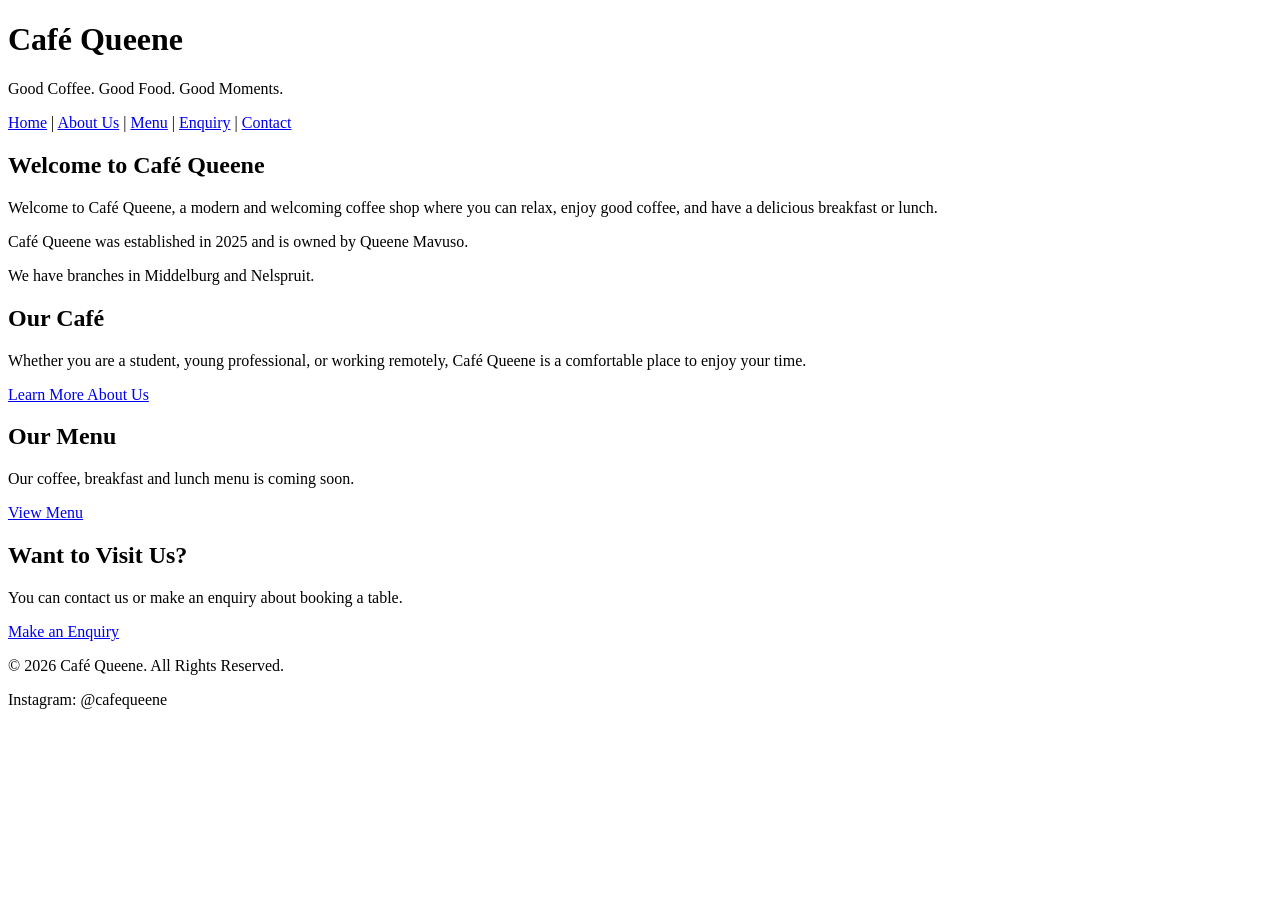
==== index.html @ e32bca4b "Add files via upload" ====
<!DOCTYPE html>
<html lang="en">
<head>
    <meta charset="UTF-8">
    <meta name="viewport" content="width=device-width, initial-scale=1.0">
    <title>Café Queene | Home</title>
</head>

<body>

    <header>
        <h1>Café Queene</h1>
        <p>Good Coffee. Good Food. Good Moments.</p>

        <nav>
            <a href="index.html">Home</a> |
            <a href="about.html">About Us</a> |
            <a href="menu.html">Menu</a> |
            <a href="enquiry.html">Enquiry</a> |
            <a href="contact.html">Contact</a>
        </nav>
    </header>

    <main>

        <section>
            <h2>Welcome to Café Queene</h2>

            <p>
                Welcome to Café Queene, a modern and welcoming coffee shop
                where you can relax, enjoy good coffee, and have a delicious
                breakfast or lunch.
            </p>

            <p>
                Café Queene was established in 2025 and is owned by
                Queene Mavuso.
            </p>

            <p>
                We have branches in Middelburg and Nelspruit.
            </p>
        </section>

        <section>
            <h2>Our Café</h2>

            <p>
                Whether you are a student, young professional, or working
                remotely, Café Queene is a comfortable place to enjoy your
                time.
            </p>

            <a href="about.html">Learn More About Us</a>
        </section>

        <section>
            <h2>Our Menu</h2>

            <p>
                Our coffee, breakfast and lunch menu is coming soon.
            </p>

            <a href="menu.html">View Menu</a>
        </section>

        <section>
            <h2>Want to Visit Us?</h2>

            <p>
                You can contact us or make an enquiry about booking a table.
            </p>

            <a href="enquiry.html">Make an Enquiry</a>
        </section>

    </main>

    <footer>
        <p>&copy; 2026 Café Queene. All Rights Reserved.</p>
        <p>Instagram: @cafequeene</p>
    </footer>

</body>
</html>
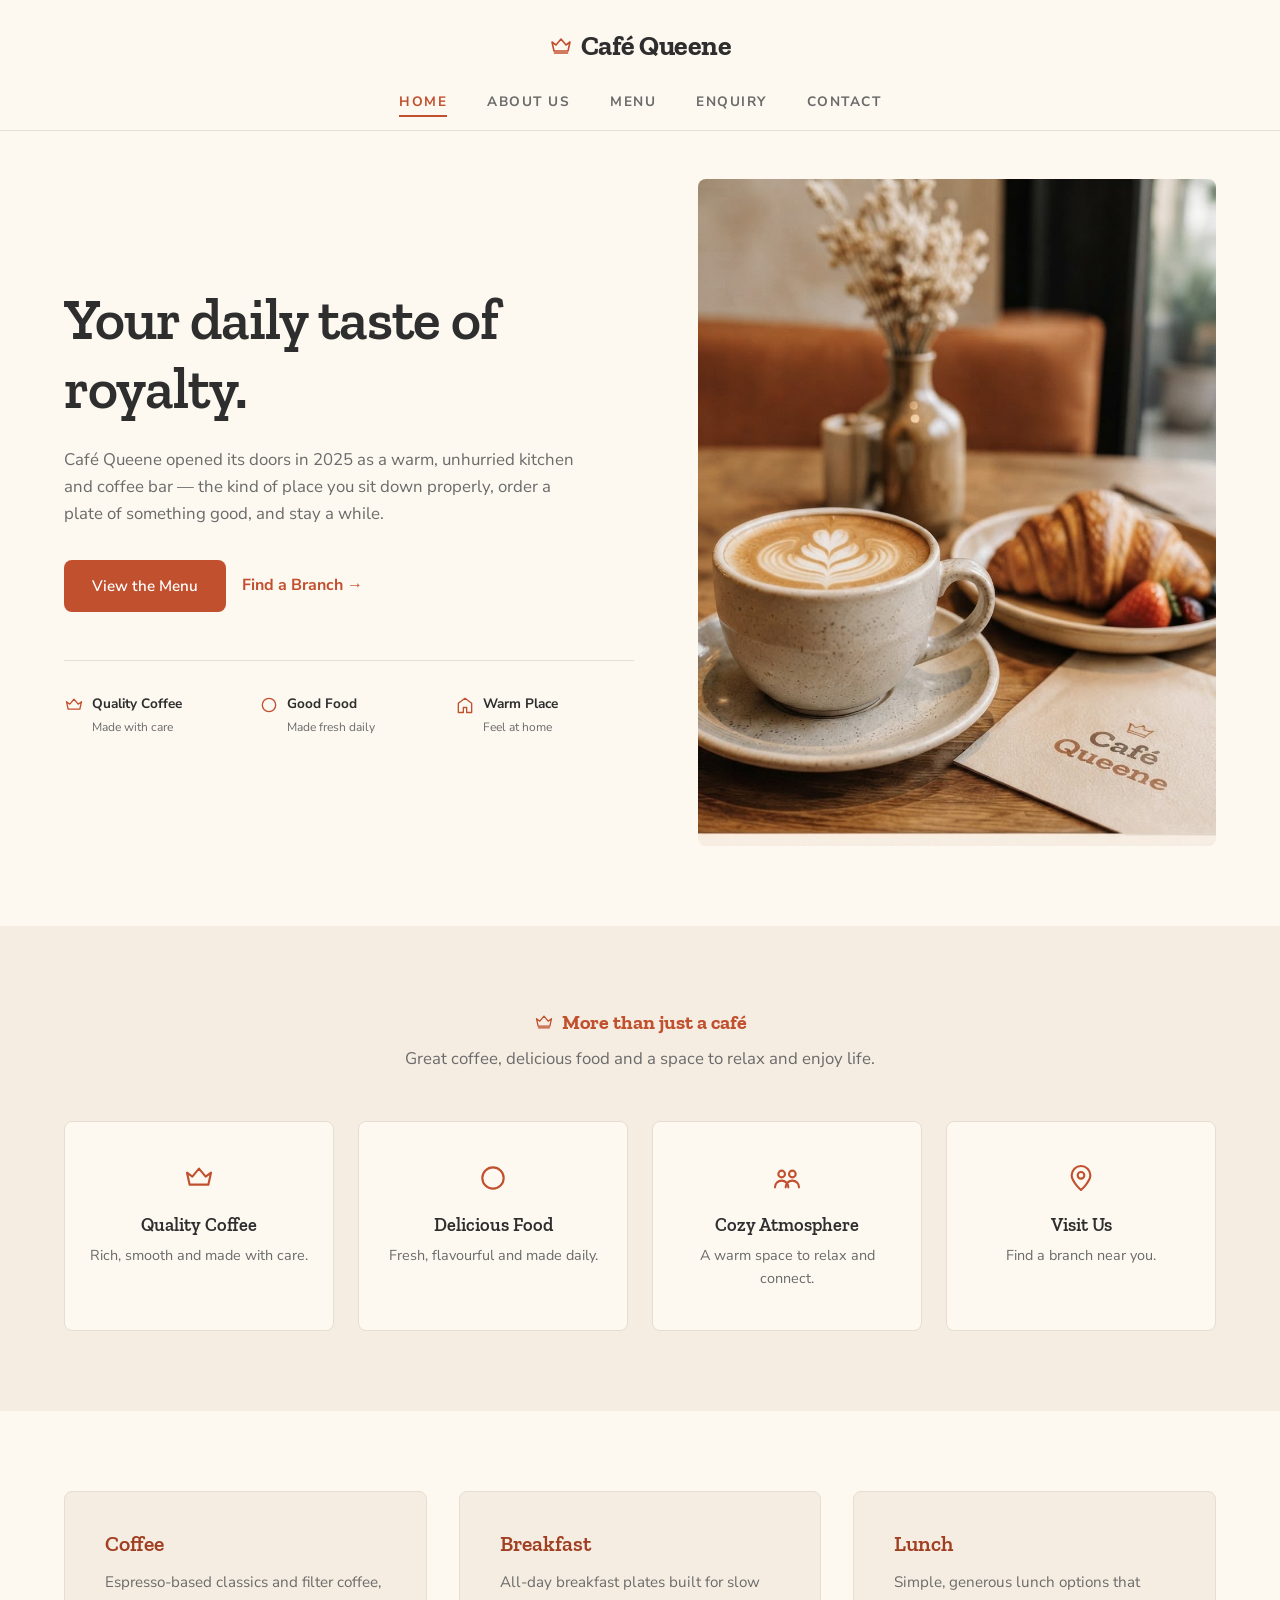
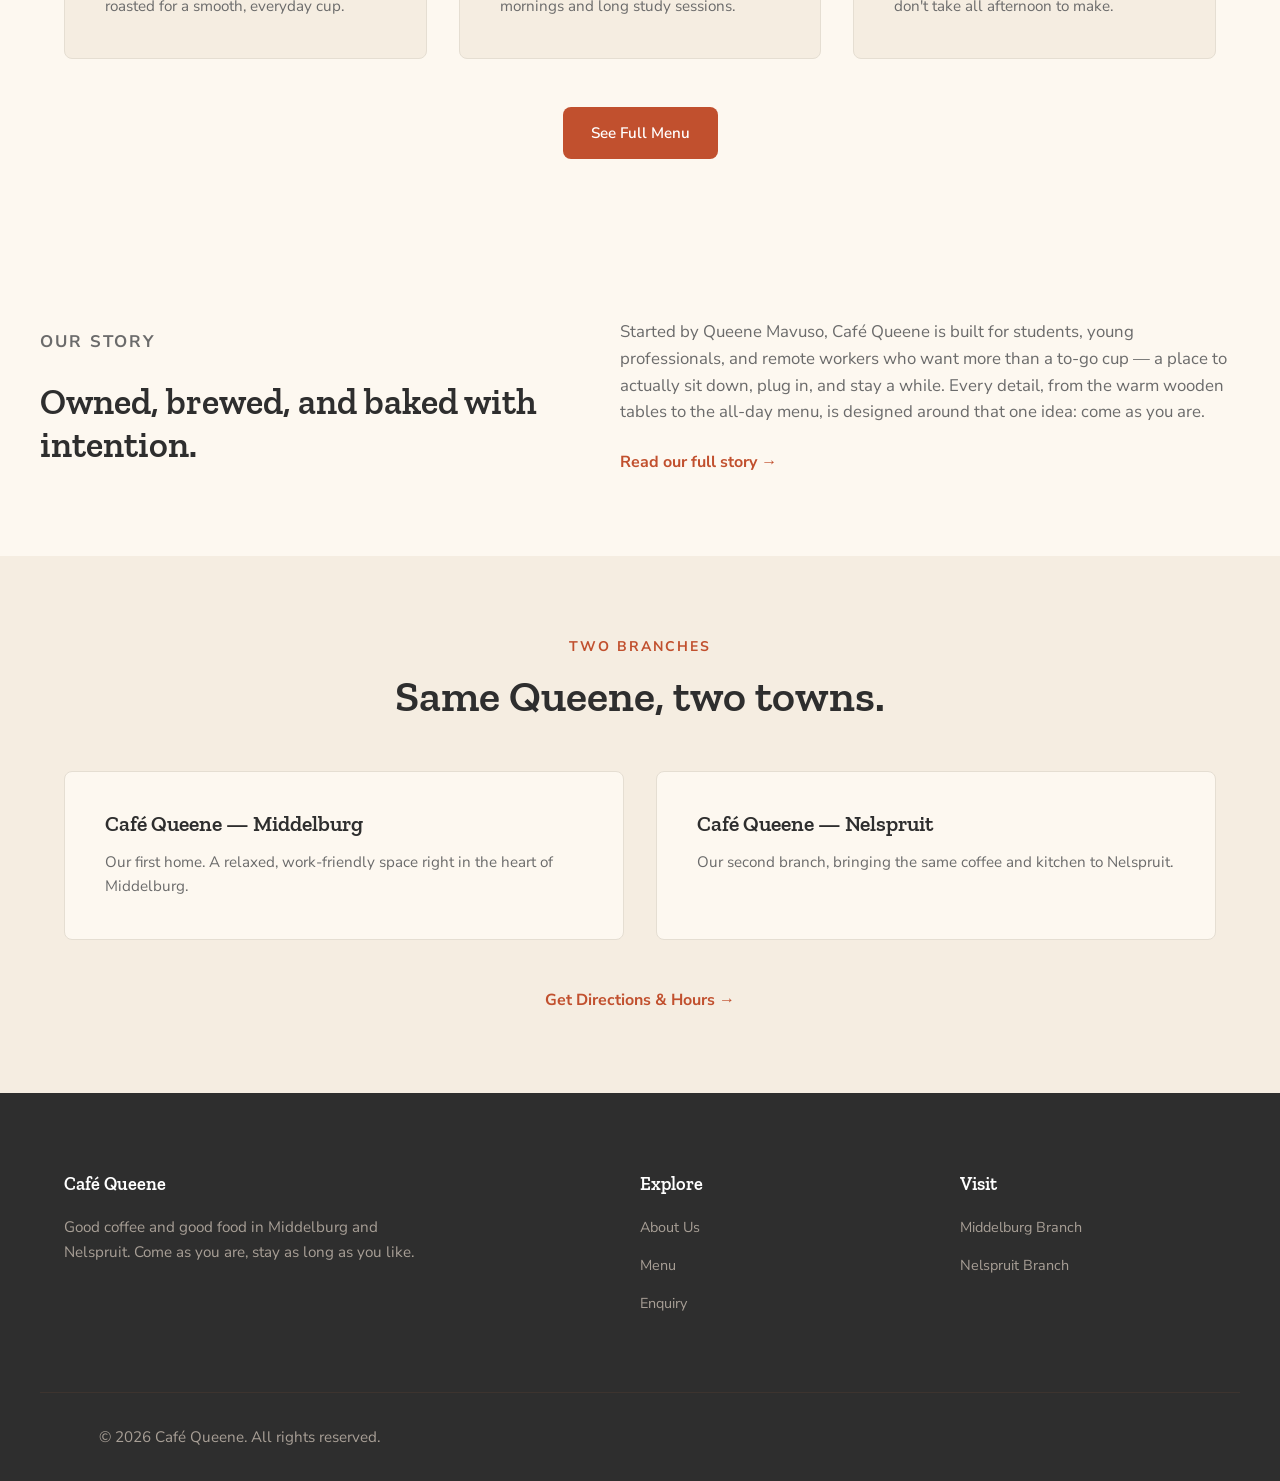
==== commit a4365a93: "Initial CafeQueene website" ====
--- a/index.html
+++ b/index.html
@@ -1,85 +1,234 @@
-<!DOCTYPE html>
-<html lang="en">
-<head>
-    <meta charset="UTF-8">
-    <meta name="viewport" content="width=device-width, initial-scale=1.0">
-    <title>Café Queene | Home</title>
-</head>
-
-<body>
-
-    <header>
-        <h1>Café Queene</h1>
-        <p>Good Coffee. Good Food. Good Moments.</p>
-
-        <nav>
-            <a href="index.html">Home</a> |
-            <a href="about.html">About Us</a> |
-            <a href="menu.html">Menu</a> |
-            <a href="enquiry.html">Enquiry</a> |
-            <a href="contact.html">Contact</a>
-        </nav>
-    </header>
-
-    <main>
-
-        <section>
-            <h2>Welcome to Café Queene</h2>
-
-            <p>
-                Welcome to Café Queene, a modern and welcoming coffee shop
-                where you can relax, enjoy good coffee, and have a delicious
-                breakfast or lunch.
-            </p>
-
-            <p>
-                Café Queene was established in 2025 and is owned by
-                Queene Mavuso.
-            </p>
-
-            <p>
-                We have branches in Middelburg and Nelspruit.
-            </p>
-        </section>
-
-        <section>
-            <h2>Our Café</h2>
-
-            <p>
-                Whether you are a student, young professional, or working
-                remotely, Café Queene is a comfortable place to enjoy your
-                time.
-            </p>
-
-            <a href="about.html">Learn More About Us</a>
-        </section>
-
-        <section>
-            <h2>Our Menu</h2>
-
-            <p>
-                Our coffee, breakfast and lunch menu is coming soon.
-            </p>
-
-            <a href="menu.html">View Menu</a>
-        </section>
-
-        <section>
-            <h2>Want to Visit Us?</h2>
-
-            <p>
-                You can contact us or make an enquiry about booking a table.
-            </p>
-
-            <a href="enquiry.html">Make an Enquiry</a>
-        </section>
-
-    </main>
-
-    <footer>
-        <p>&copy; 2026 Café Queene. All Rights Reserved.</p>
-        <p>Instagram: @cafequeene</p>
-    </footer>
-
-</body>
+<!DOCTYPE html>
+<html lang="en">
+<head>
+  <meta charset="UTF-8" />
+  <meta name="viewport" content="width=device-width, initial-scale=1.0" />
+  <title>Café Queene | Coffee &amp; Kitchen — Middelburg &amp; Nelspruit</title>
+  <meta name="description" content="Café Queene is a warm, unhurried coffee bar and kitchen in Middelburg and Nelspruit. Quality coffee, fresh food, and a place to stay a while." />
+
+  <link rel="preconnect" href="https://fonts.googleapis.com">
+  <link rel="preconnect" href="https://fonts.gstatic.com" crossorigin>
+  <link href="https://fonts.googleapis.com/css2?family=Zilla+Slab:wght@500;600;700&family=Nunito+Sans:wght@400;600;700&display=swap" rel="stylesheet">
+
+  <link rel="stylesheet" href="css/style.css">
+</head>
+<body>
+
+  <header class="site-header">
+    <nav class="nav container" aria-label="Main navigation">
+      <div class="nav__brand">
+        <svg class="nav__crown" viewBox="0 0 24 24" fill="none" xmlns="http://www.w3.org/2000/svg" aria-hidden="true">
+          <path d="M3 8L7 11L12 5L17 11L21 8L19 17H5L3 8Z" stroke="currentColor" stroke-width="1.6" stroke-linejoin="round"/>
+          <line x1="5.5" y1="19" x2="18.5" y2="19" stroke="currentColor" stroke-width="1.6" stroke-linecap="round"/>
+        </svg>
+        <a href="index.html" class="nav__logo">Café <span>Queene</span></a>
+      </div>
+
+      <ul class="nav__links" id="primary-nav">
+        <li><a href="index.html" aria-current="page">Home</a></li>
+        <li><a href="about.html">About Us</a></li>
+        <li><a href="menu.html">Menu</a></li>
+        <li><a href="enquiry.html">Enquiry</a></li>
+        <li><a href="contact.html">Contact</a></li>
+      </ul>
+    </nav>
+  </header>
+
+  <main>
+
+    <!-- HERO -->
+    <section class="hero">
+      <div class="container hero__grid">
+        <div class="hero__content">
+          <h1>Your daily taste of royalty.</h1>
+          <p class="hero__lead">
+            Café Queene opened its doors in 2025 as a warm, unhurried kitchen and coffee bar — the kind of place you sit down properly, order a plate of something good, and stay a while.
+          </p>
+
+          <div class="hero__actions">
+            <a href="menu.html" class="btn btn--primary">View the Menu</a>
+            <a href="contact.html" class="link-arrow">Find a Branch &rarr;</a>
+          </div>
+
+          <ul class="hero__quickfacts">
+            <li>
+              <svg viewBox="0 0 24 24" fill="none" xmlns="http://www.w3.org/2000/svg" aria-hidden="true">
+                <path d="M3 8L7 11L12 5L17 11L21 8L19 17H5L3 8Z" stroke="currentColor" stroke-width="1.6" stroke-linejoin="round"/>
+              </svg>
+              <div>
+                <strong>Quality Coffee</strong>
+                <span>Made with care</span>
+              </div>
+            </li>
+            <li>
+              <svg viewBox="0 0 24 24" fill="none" xmlns="http://www.w3.org/2000/svg" aria-hidden="true">
+                <circle cx="12" cy="12" r="8" stroke="currentColor" stroke-width="1.6"/>
+              </svg>
+              <div>
+                <strong>Good Food</strong>
+                <span>Made fresh daily</span>
+              </div>
+            </li>
+            <li>
+              <svg viewBox="0 0 24 24" fill="none" xmlns="http://www.w3.org/2000/svg" aria-hidden="true">
+                <path d="M4 21V10L12 4L20 10V21H14V15H10V21H4Z" stroke="currentColor" stroke-width="1.6" stroke-linejoin="round"/>
+              </svg>
+              <div>
+                <strong>Warm Place</strong>
+                <span>Feel at home</span>
+              </div>
+            </li>
+          </ul>
+        </div>
+
+        <div class="hero__photo-frame" style="height: auto; background-color: transparent; border: none;">
+          <img src="images/home-hero.jpg" alt="A latte with heart-shaped foam art, a croissant with strawberries, and a Café Queene branded napkin on a wooden table" style="width: 100%; height: auto; object-fit: contain; border-radius: var(--radius); display: block;">
+        </div>
+      </div>
+    </section>
+
+    <!-- MORE THAN JUST A CAFE -->
+    <section class="section features">
+      <div class="container">
+        <div class="features__heading">
+          <p class="features__crown">
+            <svg viewBox="0 0 24 24" fill="none" xmlns="http://www.w3.org/2000/svg" aria-hidden="true">
+              <path d="M3 8L7 11L12 5L17 11L21 8L19 17H5L3 8Z" stroke="currentColor" stroke-width="1.6" stroke-linejoin="round"/>
+              <line x1="5.5" y1="19" x2="18.5" y2="19" stroke="currentColor" stroke-width="1.6" stroke-linecap="round"/>
+            </svg>
+            More than just a café
+          </p>
+          <p class="features__sub">Great coffee, delicious food and a space to relax and enjoy life.</p>
+        </div>
+
+        <div class="features__grid">
+          <article class="feature-item">
+            <svg viewBox="0 0 24 24" fill="none" xmlns="http://www.w3.org/2000/svg" aria-hidden="true">
+              <path d="M3 8L7 11L12 5L17 11L21 8L19 17H5L3 8Z" stroke="currentColor" stroke-width="1.6" stroke-linejoin="round"/>
+            </svg>
+            <h3>Quality Coffee</h3>
+            <p>Rich, smooth and made with care.</p>
+          </article>
+          <article class="feature-item">
+            <svg viewBox="0 0 24 24" fill="none" xmlns="http://www.w3.org/2000/svg" aria-hidden="true">
+              <circle cx="12" cy="12" r="8" stroke="currentColor" stroke-width="1.6"/>
+            </svg>
+            <h3>Delicious Food</h3>
+            <p>Fresh, flavourful and made daily.</p>
+          </article>
+          <article class="feature-item">
+            <svg viewBox="0 0 24 24" fill="none" xmlns="http://www.w3.org/2000/svg" aria-hidden="true">
+              <circle cx="8" cy="9" r="2.5" stroke="currentColor" stroke-width="1.6"/>
+              <circle cx="16" cy="9" r="2.5" stroke="currentColor" stroke-width="1.6"/>
+              <path d="M3 19c0-2.8 2.2-5 5-5s5 2.2 5 5M11 19c0-2.8 2.2-5 5-5s5 2.2 5 5" stroke="currentColor" stroke-width="1.6" stroke-linecap="round"/>
+            </svg>
+            <h3>Cozy Atmosphere</h3>
+            <p>A warm space to relax and connect.</p>
+          </article>
+          <article class="feature-item">
+            <svg viewBox="0 0 24 24" fill="none" xmlns="http://www.w3.org/2000/svg" aria-hidden="true">
+              <path d="M12 21s-7-6.2-7-11a7 7 0 0 1 14 0c0 4.8-7 11-7 11Z" stroke="currentColor" stroke-width="1.6" stroke-linejoin="round"/>
+              <circle cx="12" cy="10" r="2.5" stroke="currentColor" stroke-width="1.6"/>
+            </svg>
+            <h3>Visit Us</h3>
+            <p>Find a branch near you.</p>
+          </article>
+        </div>
+      </div>
+    </section>
+
+    <!-- MENU HIGHLIGHTS -->
+    <section class="section">
+      <div class="container">
+        <div class="menu-highlights">
+          <article class="highlight-card">
+            <h3>Coffee</h3>
+            <p>Espresso-based classics and filter coffee, roasted for a smooth, everyday cup.</p>
+          </article>
+          <article class="highlight-card">
+            <h3>Breakfast</h3>
+            <p>All-day breakfast plates built for slow mornings and long study sessions.</p>
+          </article>
+          <article class="highlight-card">
+            <h3>Lunch</h3>
+            <p>Simple, generous lunch options that don't take all afternoon to make.</p>
+          </article>
+        </div>
+        <div class="menu-highlights__cta">
+          <a href="menu.html" class="btn btn--primary">See Full Menu</a>
+        </div>
+      </div>
+    </section>
+
+    <!-- OUR STORY -->
+    <section class="section container intro">
+      <div class="intro__grid">
+        <div>
+          <p class="eyebrow">Our Story</p>
+          <h2>Owned, brewed, and baked with intention.</h2>
+        </div>
+        <div>
+          <p>
+            Started by Queene Mavuso, Café Queene is built for students, young professionals, and remote workers who want more than a to-go cup — a place to actually sit down, plug in, and stay a while. Every detail, from the warm wooden tables to the all-day menu, is designed around that one idea: come as you are.
+          </p>
+          <a href="about.html" class="link-arrow">Read our full story &rarr;</a>
+        </div>
+      </div>
+    </section>
+
+    <!-- TWO BRANCHES -->
+    <section class="section branches">
+      <div class="container">
+        <div class="text-center" style="text-align: center; margin-bottom: 3rem;">
+          <p class="eyebrow">Two Branches</p>
+          <h2 class="section-title" style="margin-bottom: 0;">Same Queene, two towns.</h2>
+        </div>
+
+        <div class="branches__grid">
+          <article class="branch-card">
+            <h3>Café Queene — Middelburg</h3>
+            <p>Our first home. A relaxed, work-friendly space right in the heart of Middelburg.</p>
+          </article>
+          <article class="branch-card">
+            <h3>Café Queene — Nelspruit</h3>
+            <p>Our second branch, bringing the same coffee and kitchen to Nelspruit.</p>
+          </article>
+        </div>
+
+        <div class="menu-highlights__cta">
+          <a href="contact.html" class="link-arrow">Get Directions &amp; Hours &rarr;</a>
+        </div>
+      </div>
+    </section>
+
+  </main>
+
+  <footer class="site-footer">
+    <div class="container footer-grid">
+      <div>
+        <h4>Café Queene</h4>
+        <p>Good coffee and good food in Middelburg and Nelspruit. Come as you are, stay as long as you like.</p>
+      </div>
+      <div>
+        <h4>Explore</h4>
+        <ul>
+          <li><a href="about.html">About Us</a></li>
+          <li><a href="menu.html">Menu</a></li>
+          <li><a href="enquiry.html">Enquiry</a></li>
+        </ul>
+      </div>
+      <div>
+        <h4>Visit</h4>
+        <ul>
+          <li><a href="contact.html">Middelburg Branch</a></li>
+          <li><a href="contact.html">Nelspruit Branch</a></li>
+        </ul>
+      </div>
+    </div>
+    <div class="container footer-bottom">
+      <p>&copy; 2026 Café Queene. All rights reserved.</p>
+    </div>
+  </footer>
+
+</body>
 </html>
--- a/css/style.css
+++ b/css/style.css
@@ -0,0 +1,518 @@
+/* ==========================================
+   Café Queene — Stylesheet (Matching Mockup)
+   ========================================== */
+
+:root {
+  --color-primary: #c1502e;
+  --color-primary-dark: #a13f22;
+  --color-accent: #e2a184;
+  --color-bg: #fdf8f0;
+  --color-surface: #f5ede1;
+  --color-text: #2e2e2e;
+  --color-text-muted: #6b6b6b;
+  --color-border: #e5ded2;
+  --color-white: #ffffff;
+  
+  --font-serif: 'Zilla Slab', serif;
+  --font-sans: 'Nunito Sans', sans-serif;
+  
+  --container-max: 1200px;
+  --spacing-section: 5rem;
+  --radius: 8px;
+  --transition: all 0.3s ease;
+}
+
+*, *::before, *::after {
+  box-sizing: border-box;
+  margin: 0;
+  padding: 0;
+}
+
+body {
+  font-family: var(--font-sans);
+  background-color: var(--color-bg);
+  color: var(--color-text);
+  line-height: 1.6;
+  -webkit-font-smoothing: antialiased;
+}
+
+h1, h2, h3, h4 {
+  font-family: var(--font-serif);
+  color: var(--color-text);
+  font-weight: 600;
+  line-height: 1.2;
+}
+
+a {
+  text-decoration: none;
+  color: inherit;
+  transition: var(--transition);
+}
+
+ul {
+  list-style: none;
+}
+
+img {
+  max-width: 100%;
+  height: auto;
+}
+
+.container {
+  width: 100%;
+  max-width: var(--container-max);
+  margin: 0 auto;
+  padding: 0 1.5rem;
+}
+
+.section {
+  padding: var(--spacing-section) 0;
+}
+
+.eyebrow {
+  font-size: 0.875rem;
+  text-transform: uppercase;
+  letter-spacing: 2px;
+  color: var(--color-primary);
+  font-weight: 700;
+  margin-bottom: 0.75rem;
+}
+
+.section-title {
+  font-size: clamp(2rem, 4vw, 2.75rem);
+  text-align: center;
+  margin-bottom: 3rem;
+  max-width: 700px;
+  margin-left: auto;
+  margin-right: auto;
+}
+
+/* Header & Centered Navigation matching the mockup */
+.site-header {
+  background-color: var(--color-bg);
+  padding: 1.5rem 0 1rem;
+  border-bottom: 1px solid var(--color-border);
+  position: sticky;
+  top: 0;
+  z-index: 1000;
+}
+
+.nav {
+  display: flex;
+  flex-direction: column;
+  align-items: center;
+  gap: 1.25rem;
+}
+
+.nav__brand {
+  display: flex;
+  align-items: center;
+  gap: 0.5rem;
+}
+
+.nav__crown {
+  width: 24px;
+  height: 24px;
+  color: var(--color-primary);
+}
+
+.nav__logo {
+  font-family: var(--font-serif);
+  font-size: 1.75rem;
+  font-weight: 700;
+  color: var(--color-text);
+  letter-spacing: -0.5px;
+}
+
+.nav__links {
+  display: flex;
+  gap: 2.5rem;
+  align-items: center;
+}
+
+.nav__links a {
+  font-size: 0.85rem;
+  font-weight: 700;
+  letter-spacing: 1.5px;
+  text-transform: uppercase;
+  color: var(--color-text-muted);
+  position: relative;
+  padding-bottom: 4px;
+}
+
+.nav__links a:hover,
+.nav__links a[aria-current="page"] {
+  color: var(--color-primary);
+}
+
+/* Active underline indicator like the mockup */
+.nav__links a[aria-current="page"]::after {
+  content: '';
+  position: absolute;
+  bottom: -2px;
+  left: 0;
+  width: 100%;
+  height: 2px;
+  background-color: var(--color-primary);
+}
+
+.nav__toggle {
+  display: none;
+}
+
+/* Hero Section */
+.hero {
+  padding: 3rem 0 5rem;
+}
+
+.hero__grid {
+  display: grid;
+  grid-template-columns: 1.1fr 1fr;
+  gap: 4rem;
+  align-items: center;
+}
+
+.hero__content h1 {
+  font-size: clamp(2.5rem, 4.5vw, 3.75rem);
+  margin-bottom: 1.5rem;
+  letter-spacing: -1px;
+}
+
+.hero__lead {
+  font-size: 1.05rem;
+  color: var(--color-text-muted);
+  margin-bottom: 2rem;
+  max-width: 520px;
+}
+
+.hero__actions {
+  display: flex;
+  gap: 1rem;
+  margin-bottom: 3rem;
+}
+
+/* Buttons */
+.btn {
+  display: inline-flex;
+  align-items: center;
+  justify-content: center;
+  padding: 0.85rem 1.75rem;
+  font-weight: 600;
+  border-radius: var(--radius);
+  cursor: pointer;
+  transition: var(--transition);
+  font-size: 0.95rem;
+}
+
+.btn--primary {
+  background-color: var(--color-primary);
+  color: var(--color-white);
+}
+
+.btn--primary:hover {
+  background-color: var(--color-primary-dark);
+}
+
+.btn--ghost {
+  background-color: transparent;
+  color: var(--color-text);
+  border: 1px solid var(--color-border);
+}
+
+.btn--ghost:hover {
+  border-color: var(--color-primary);
+  color: var(--color-primary);
+}
+
+.link-arrow {
+  color: var(--color-primary);
+  font-weight: 700;
+  display: inline-flex;
+  align-items: center;
+  gap: 0.5rem;
+}
+
+.link-arrow:hover {
+  color: var(--color-primary-dark);
+}
+
+/* Quick Facts row under hero buttons */
+.hero__quickfacts {
+  display: grid;
+  grid-template-columns: repeat(3, 1fr);
+  gap: 1rem;
+  border-top: 1px solid var(--color-border);
+  padding-top: 2rem;
+}
+
+.hero__quickfacts li {
+  display: flex;
+  gap: 0.5rem;
+  align-items: flex-start;
+}
+
+.hero__quickfacts svg {
+  width: 20px;
+  height: 20px;
+  color: var(--color-primary);
+  flex-shrink: 0;
+  margin-top: 2px;
+}
+
+.hero__quickfacts strong {
+  display: block;
+  font-size: 0.85rem;
+}
+
+.hero__quickfacts span {
+  font-size: 0.75rem;
+  color: var(--color-text-muted);
+}
+
+.hero__photo-frame {
+  background-color: var(--color-surface);
+  border-radius: var(--radius);
+  height: 480px;
+  display: flex;
+  align-items: center;
+  justify-content: center;
+  border: 2px dashed var(--color-border);
+}
+
+.hero__photo-placeholder {
+  color: var(--color-text-muted);
+  font-weight: 600;
+}
+
+/* Features Section */
+.features {
+  background-color: var(--color-surface);
+}
+
+.features__heading {
+  text-align: center;
+  margin-bottom: 3rem;
+}
+
+.features__crown {
+  display: flex;
+  align-items: center;
+  justify-content: center;
+  gap: 0.5rem;
+  color: var(--color-primary);
+  font-weight: 700;
+  margin-bottom: 0.5rem;
+  font-family: var(--font-serif);
+  font-size: 1.25rem;
+}
+
+.features__crown svg {
+  width: 20px;
+  height: 20px;
+}
+
+.features__sub {
+  color: var(--color-text-muted);
+  font-size: 1.05rem;
+}
+
+.features__grid {
+  display: grid;
+  grid-template-columns: repeat(4, 1fr);
+  gap: 1.5rem;
+}
+
+.feature-item {
+  background: var(--color-bg);
+  padding: 2.5rem 1.5rem;
+  border-radius: var(--radius);
+  border: 1px solid var(--color-border);
+  text-align: center;
+}
+
+.feature-item svg {
+  width: 32px;
+  height: 32px;
+  color: var(--color-primary);
+  margin: 0 auto 1.25rem;
+  display: block;
+}
+
+.feature-item h3 {
+  font-size: 1.15rem;
+  margin-bottom: 0.5rem;
+}
+
+.feature-item p {
+  color: var(--color-text-muted);
+  font-size: 0.9rem;
+}
+
+/* Intro Section */
+.intro {
+  padding: var(--spacing-section) 0;
+}
+
+.intro__grid {
+  display: grid;
+  grid-template-columns: 1fr 1.2fr;
+  gap: 4rem;
+  align-items: center;
+}
+
+.intro__grid h2 {
+  font-size: 2.25rem;
+  margin-top: 0.5rem;
+}
+
+.intro__grid p {
+  color: var(--color-text-muted);
+  font-size: 1.05rem;
+  margin-bottom: 1.5rem;
+}
+
+/* Route Divider */
+.route-divider {
+  display: flex;
+  align-items: center;
+  gap: 1.5rem;
+  padding: 2rem 0;
+  max-width: 800px;
+  margin: 0 auto;
+}
+
+.route-divider__line {
+  flex: 1;
+  height: 1px;
+  background-color: var(--color-border);
+}
+
+.route-divider__label {
+  font-family: var(--font-serif);
+  font-size: 0.95rem;
+  color: var(--color-primary);
+  letter-spacing: 1px;
+}
+
+/* Menu Highlights */
+.menu-highlights {
+  display: grid;
+  grid-template-columns: repeat(3, 1fr);
+  gap: 2rem;
+  margin-bottom: 3rem;
+}
+
+.highlight-card {
+  background-color: var(--color-surface);
+  padding: 2.5rem;
+  border-radius: var(--radius);
+  border: 1px solid var(--color-border);
+}
+
+.highlight-card h3 {
+  font-size: 1.35rem;
+  margin-bottom: 0.75rem;
+  color: var(--color-primary-dark);
+}
+
+.highlight-card p {
+  color: var(--color-text-muted);
+  font-size: 0.95rem;
+}
+
+.menu-highlights__cta {
+  text-align: center;
+}
+
+/* Branches Section */
+.branches {
+  background-color: var(--color-surface);
+}
+
+.branches__grid {
+  display: grid;
+  grid-template-columns: repeat(2, 1fr);
+  gap: 2rem;
+  margin-bottom: 3rem;
+}
+
+.branch-card {
+  background-color: var(--color-bg);
+  padding: 2.5rem;
+  border-radius: var(--radius);
+  border: 1px solid var(--color-border);
+}
+
+.branch-card h3 {
+  font-size: 1.35rem;
+  margin-bottom: 0.75rem;
+}
+
+.branch-card p {
+  color: var(--color-text-muted);
+  font-size: 0.95rem;
+}
+
+/* Footer */
+.site-footer {
+  background-color: var(--color-text);
+  color: var(--color-bg);
+  padding: 5rem 0 2rem;
+}
+
+.footer-grid {
+  display: grid;
+  grid-template-columns: 2fr 1fr 1fr;
+  gap: 4rem;
+  margin-bottom: 4rem;
+}
+
+.site-footer h4 {
+  color: var(--color-white);
+  font-size: 1.15rem;
+  margin-bottom: 1.25rem;
+}
+
+.site-footer p {
+  color: #a89f96;
+  max-width: 350px;
+  font-size: 0.95rem;
+}
+
+.site-footer ul li {
+  margin-bottom: 0.75rem;
+}
+
+.site-footer ul a {
+  color: #a89f96;
+  font-size: 0.90rem;
+}
+
+.site-footer ul a:hover {
+  color: var(--color-white);
+}
+
+.footer-bottom {
+  border-top: 1px solid #3d342f;
+  padding-top: 2rem;
+  text-align: center;
+  color: #a89f96;
+  font-size: 0.85rem;
+}
+
+/* Responsive */
+@media (max-width: 968px) {
+  .hero__grid,
+  .intro__grid,
+  .footer-grid,
+  .features__grid,
+  .menu-highlights,
+  .branches__grid {
+    grid-template-columns: 1fr;
+    gap: 2rem;
+  }
+  
+  .hero__quickfacts {
+    grid-template-columns: 1fr;
+  }
+}
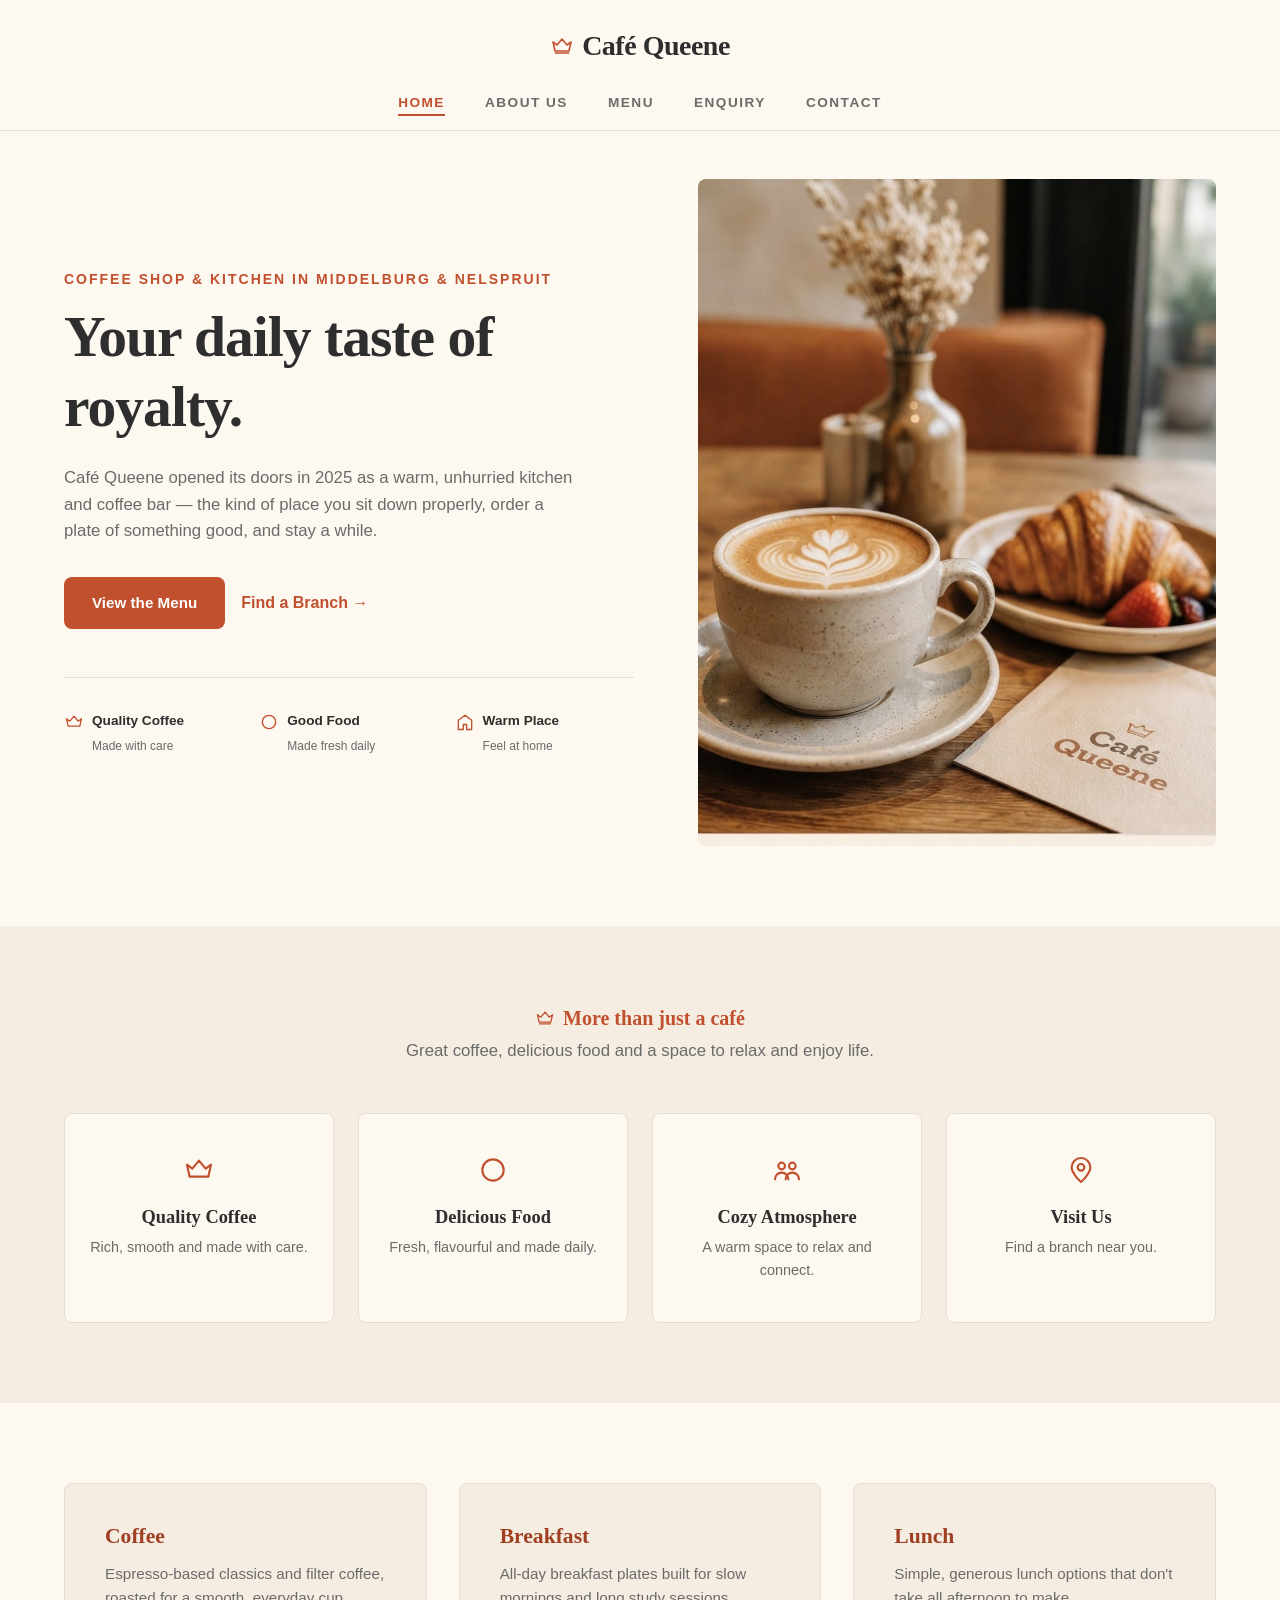
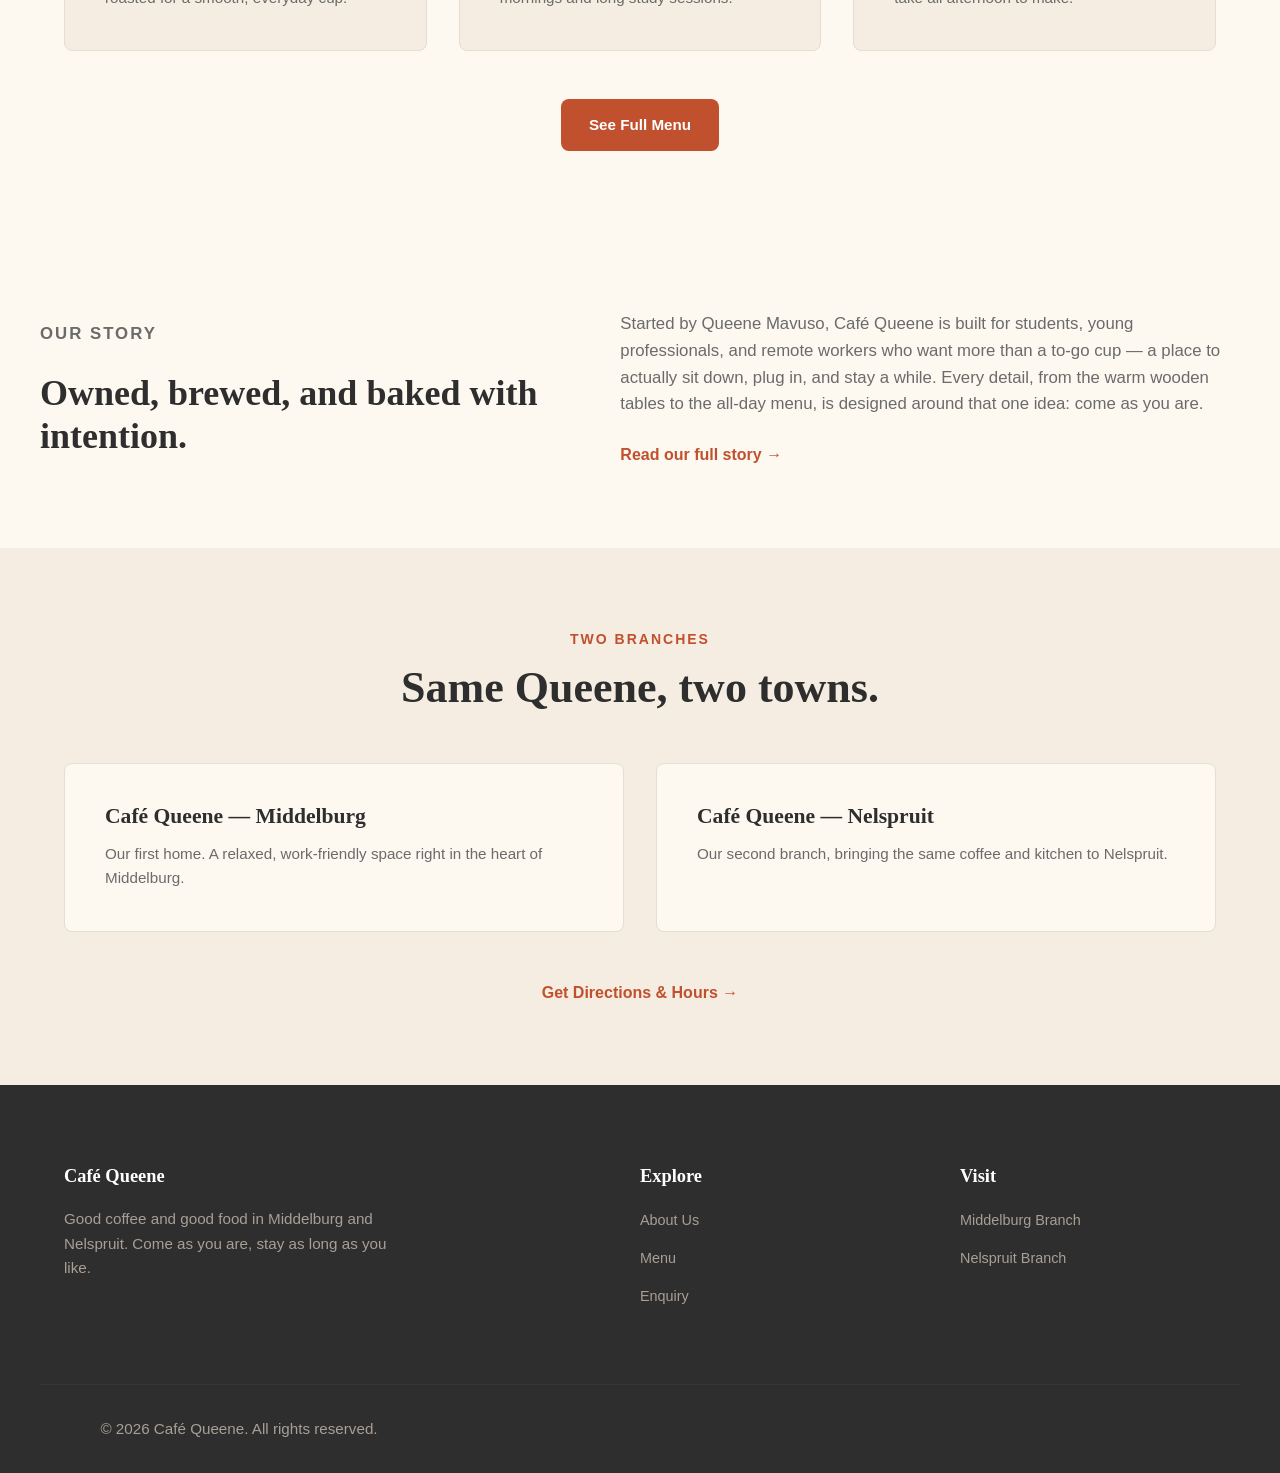
==== commit 960981a1: "updated cafe queene website" ====
--- a/index.html
+++ b/index.html
@@ -1,10 +1,67 @@
 <!DOCTYPE html>
-<html lang="en">
+<html lang="en-ZA">
 <head>
   <meta charset="UTF-8" />
+  <meta http-equiv="Content-Security-Policy" content="default-src 'self'; script-src 'self'; style-src 'self' https://fonts.googleapis.com; font-src https://fonts.gstatic.com; img-src 'self' data:; connect-src 'none'; form-action 'self'; base-uri 'self'; object-src 'none'" />
+  <meta name="referrer" content="strict-origin-when-cross-origin" />
   <meta name="viewport" content="width=device-width, initial-scale=1.0" />
-  <title>Café Queene | Coffee &amp; Kitchen — Middelburg &amp; Nelspruit</title>
-  <meta name="description" content="Café Queene is a warm, unhurried coffee bar and kitchen in Middelburg and Nelspruit. Quality coffee, fresh food, and a place to stay a while." />
+  <title>Café Queene | Coffee &amp; Kitchen, Middelburg &amp; Nelspruit</title>
+  <meta name="description" content="Café Queene is a warm, work-friendly coffee shop and kitchen in Middelburg and Nelspruit. Fresh breakfast, lunch and coffee, and a place to stay a while." />
+  <link rel="canonical" href="https://YOUR-SITE-URL/" />
+  <meta name="theme-color" content="#c1502e" />
+  <link rel="icon" href="images/favicon.svg" type="image/svg+xml" />
+
+  <!-- Open Graph and Twitter cards (how the page looks when shared) -->
+  <meta property="og:type" content="website" />
+  <meta property="og:site_name" content="Café Queene" />
+  <meta property="og:locale" content="en_ZA" />
+  <meta property="og:title" content="Café Queene | Coffee &amp; Kitchen, Middelburg &amp; Nelspruit" />
+  <meta property="og:description" content="Café Queene is a warm, work-friendly coffee shop and kitchen in Middelburg and Nelspruit. Fresh breakfast, lunch and coffee, and a place to stay a while." />
+  <meta property="og:url" content="https://YOUR-SITE-URL/" />
+  <meta property="og:image" content="https://YOUR-SITE-URL/images/og-image.jpg" />
+  <meta property="og:image:width" content="1200" />
+  <meta property="og:image:height" content="630" />
+  <meta property="og:image:alt" content="A Café Queene branded latte with heart-shaped foam art, coffee beans and a croissant" />
+  <meta name="twitter:card" content="summary_large_image" />
+  <meta name="twitter:title" content="Café Queene | Coffee &amp; Kitchen, Middelburg &amp; Nelspruit" />
+  <meta name="twitter:description" content="Café Queene is a warm, work-friendly coffee shop and kitchen in Middelburg and Nelspruit. Fresh breakfast, lunch and coffee, and a place to stay a while." />
+  <meta name="twitter:image" content="https://YOUR-SITE-URL/images/og-image.jpg" />
+
+  <!-- Structured data for search engines (schema.org) -->
+  <script type="application/ld+json">
+{
+  "@context": "https://schema.org",
+  "@graph": [
+    {
+      "@type": "Organization",
+      "@id": "https://YOUR-SITE-URL/#organization",
+      "name": "Café Queene",
+      "url": "https://YOUR-SITE-URL/",
+      "image": "https://YOUR-SITE-URL/images/og-image.jpg",
+      "description": "A warm, work-friendly coffee shop and kitchen with branches in Middelburg and Nelspruit.",
+      "founder": {
+        "@type": "Person",
+        "name": "Queene Mavuso"
+      },
+      "foundingDate": "2025",
+      "areaServed": [
+        "Middelburg",
+        "Nelspruit"
+      ]
+    },
+    {
+      "@type": "WebSite",
+      "@id": "https://YOUR-SITE-URL/#website",
+      "url": "https://YOUR-SITE-URL/",
+      "name": "Café Queene",
+      "inLanguage": "en-ZA",
+      "publisher": {
+        "@id": "https://YOUR-SITE-URL/#organization"
+      }
+    }
+  ]
+}
+  </script>
 
   <link rel="preconnect" href="https://fonts.googleapis.com">
   <link rel="preconnect" href="https://fonts.gstatic.com" crossorigin>
@@ -13,6 +70,8 @@
   <link rel="stylesheet" href="css/style.css">
 </head>
 <body>
+
+  <a class="skip-link" href="#main">Skip to main content</a>
 
   <header class="site-header">
     <nav class="nav container" aria-label="Main navigation">
@@ -23,6 +82,12 @@
         </svg>
         <a href="index.html" class="nav__logo">Café <span>Queene</span></a>
       </div>
+
+      <button class="nav__toggle" type="button" aria-controls="primary-nav" aria-expanded="false" aria-label="Open navigation menu">
+        <span class="nav__toggle-bar"></span>
+        <span class="nav__toggle-bar"></span>
+        <span class="nav__toggle-bar"></span>
+      </button>
 
       <ul class="nav__links" id="primary-nav">
         <li><a href="index.html" aria-current="page">Home</a></li>
@@ -34,12 +99,13 @@
     </nav>
   </header>
 
-  <main>
+  <main id="main">
 
     <!-- HERO -->
     <section class="hero">
       <div class="container hero__grid">
         <div class="hero__content">
+          <p class="eyebrow">Coffee shop &amp; kitchen in Middelburg &amp; Nelspruit</p>
           <h1>Your daily taste of royalty.</h1>
           <p class="hero__lead">
             Café Queene opened its doors in 2025 as a warm, unhurried kitchen and coffee bar — the kind of place you sit down properly, order a plate of something good, and stay a while.
@@ -81,8 +147,8 @@
           </ul>
         </div>
 
-        <div class="hero__photo-frame" style="height: auto; background-color: transparent; border: none;">
-          <img src="images/home-hero.jpg" alt="A latte with heart-shaped foam art, a croissant with strawberries, and a Café Queene branded napkin on a wooden table" style="width: 100%; height: auto; object-fit: contain; border-radius: var(--radius); display: block;">
+        <div class="hero__photo-frame photo-frame--natural">
+          <img src="images/home-hero.jpg" alt="A latte with heart-shaped foam art, a croissant with strawberries, and a Café Queene branded napkin on a wooden table" width="912" height="1173" decoding="async" fetchpriority="high">
         </div>
       </div>
     </section>
@@ -91,13 +157,13 @@
     <section class="section features">
       <div class="container">
         <div class="features__heading">
-          <p class="features__crown">
+          <h2 class="features__crown">
             <svg viewBox="0 0 24 24" fill="none" xmlns="http://www.w3.org/2000/svg" aria-hidden="true">
               <path d="M3 8L7 11L12 5L17 11L21 8L19 17H5L3 8Z" stroke="currentColor" stroke-width="1.6" stroke-linejoin="round"/>
               <line x1="5.5" y1="19" x2="18.5" y2="19" stroke="currentColor" stroke-width="1.6" stroke-linecap="round"/>
             </svg>
             More than just a café
-          </p>
+          </h2>
           <p class="features__sub">Great coffee, delicious food and a space to relax and enjoy life.</p>
         </div>
 
@@ -140,6 +206,7 @@
     <!-- MENU HIGHLIGHTS -->
     <section class="section">
       <div class="container">
+        <h2 class="visually-hidden">Menu highlights</h2>
         <div class="menu-highlights">
           <article class="highlight-card">
             <h3>Coffee</h3>
@@ -179,9 +246,9 @@
     <!-- TWO BRANCHES -->
     <section class="section branches">
       <div class="container">
-        <div class="text-center" style="text-align: center; margin-bottom: 3rem;">
+        <div class="section-heading text-center">
           <p class="eyebrow">Two Branches</p>
-          <h2 class="section-title" style="margin-bottom: 0;">Same Queene, two towns.</h2>
+          <h2 class="section-title">Same Queene, two towns.</h2>
         </div>
 
         <div class="branches__grid">
@@ -206,11 +273,11 @@
   <footer class="site-footer">
     <div class="container footer-grid">
       <div>
-        <h4>Café Queene</h4>
+        <h2>Café Queene</h2>
         <p>Good coffee and good food in Middelburg and Nelspruit. Come as you are, stay as long as you like.</p>
       </div>
       <div>
-        <h4>Explore</h4>
+        <h2>Explore</h2>
         <ul>
           <li><a href="about.html">About Us</a></li>
           <li><a href="menu.html">Menu</a></li>
@@ -218,7 +285,7 @@
         </ul>
       </div>
       <div>
-        <h4>Visit</h4>
+        <h2>Visit</h2>
         <ul>
           <li><a href="contact.html">Middelburg Branch</a></li>
           <li><a href="contact.html">Nelspruit Branch</a></li>
@@ -230,5 +297,6 @@
     </div>
   </footer>
 
+  <script src="js/main.js" defer></script>
 </body>
 </html>
--- a/css/style.css
+++ b/css/style.css
@@ -467,7 +467,8 @@
   margin-bottom: 4rem;
 }
 
-.site-footer h4 {
+.site-footer h4,
+.site-footer h2 {
   color: var(--color-white);
   font-size: 1.15rem;
   margin-bottom: 1.25rem;
@@ -500,19 +501,1086 @@
   font-size: 0.85rem;
 }
 
-/* Responsive */
-@media (max-width: 968px) {
+/* ==========================================
+   Utilities & accessibility
+   ========================================== */
+.text-center {
+  text-align: center;
+}
+
+.skip-link {
+  position: absolute;
+  left: 1rem;
+  top: -4rem;
+  background-color: var(--color-primary);
+  color: var(--color-white);
+  padding: 0.75rem 1.25rem;
+  border-radius: var(--radius);
+  font-weight: 700;
+  z-index: 2000;
+}
+
+.skip-link:focus {
+  top: 1rem;
+}
+
+/* Visible keyboard focus on every interactive element */
+a:focus-visible,
+button:focus-visible,
+input:focus-visible,
+select:focus-visible,
+textarea:focus-visible {
+  outline: 3px solid var(--color-primary);
+  outline-offset: 3px;
+  border-radius: 4px;
+}
+
+.site-footer a:focus-visible {
+  outline-color: var(--color-accent);
+}
+
+/* ==========================================
+   Mobile navigation toggle (hamburger)
+   ========================================== */
+.nav__toggle {
+  display: none;
+  background: transparent;
+  border: 1px solid var(--color-border);
+  border-radius: var(--radius);
+  padding: 0.6rem 0.7rem;
+  cursor: pointer;
+  flex-direction: column;
+  justify-content: center;
+  gap: 5px;
+}
+
+.nav__toggle-bar {
+  display: block;
+  width: 22px;
+  height: 2px;
+  background-color: var(--color-text);
+  transition: var(--transition);
+}
+
+.nav__toggle[aria-expanded="true"] .nav__toggle-bar:nth-child(1) {
+  transform: translateY(7px) rotate(45deg);
+}
+
+.nav__toggle[aria-expanded="true"] .nav__toggle-bar:nth-child(2) {
+  opacity: 0;
+}
+
+.nav__toggle[aria-expanded="true"] .nav__toggle-bar:nth-child(3) {
+  transform: translateY(-7px) rotate(-45deg);
+}
+
+/* ==========================================
+   Page intro text, forms and contact cards
+   (replaces inline styles on contact/enquiry)
+   ========================================== */
+.page-intro {
+  color: var(--color-text-muted);
+  max-width: 600px;
+  margin: -1.5rem auto 0;
+}
+
+.section--tight-top {
+  padding-top: 2rem;
+}
+
+.section--flush-top {
+  padding-top: 0;
+}
+
+.form-card {
+  max-width: 700px;
+  margin: 0 auto;
+  background-color: var(--color-surface);
+  padding: 3rem;
+  border-radius: var(--radius);
+  border: 1px solid var(--color-border);
+}
+
+.form {
+  display: flex;
+  flex-direction: column;
+  gap: 1.5rem;
+}
+
+.form-group {
+  display: flex;
+  flex-direction: column;
+  gap: 0.5rem;
+}
+
+.form-group label {
+  font-weight: 600;
+  font-size: 0.95rem;
+}
+
+.form-control {
+  width: 100%;
+  padding: 0.85rem 1rem;
+  border-radius: var(--radius);
+  border: 1px solid var(--color-border);
+  background-color: var(--color-bg);
+  font-family: var(--font-sans);
+  font-size: 1rem;
+  color: var(--color-text);
+}
+
+textarea.form-control {
+  resize: vertical;
+}
+
+.btn--block {
+  width: 100%;
+  border: none;
+  margin-top: 0.5rem;
+}
+
+.branch-card--detailed {
+  display: flex;
+  flex-direction: column;
+  justify-content: space-between;
+}
+
+.branch-card__title {
+  font-size: 1.35rem;
+  color: var(--color-primary-dark);
+  margin-bottom: 1rem;
+}
+
+.branch-card__detail {
+  margin-bottom: 0.75rem;
+  color: var(--color-text);
+}
+
+.branch-card__detail a {
+  color: var(--color-primary);
+  font-weight: 600;
+}
+
+.branch-card__hours {
+  border-top: 1px solid var(--color-border);
+  margin: 1rem 0 1.5rem;
+  padding-top: 1rem;
+}
+
+.branch-card__hours strong {
+  display: block;
+  margin-bottom: 0.5rem;
+}
+
+.branch-card__hours p {
+  font-size: 0.95rem;
+}
+
+.map-embed {
+  border-radius: var(--radius);
+  overflow: hidden;
+  border: 1px solid var(--color-border);
+  height: 250px;
+}
+
+.map-embed iframe {
+  display: block;
+  width: 100%;
+  height: 100%;
+  border: 0;
+}
+
+.features__grid--three {
+  grid-template-columns: repeat(3, 1fr);
+}
+
+/* ==========================================
+   Responsive breakpoints
+   Desktop: 1025px and up (default styles)
+   Tablet:  601px - 1024px
+   Mobile:  600px and below
+   ========================================== */
+
+/* ---------- Tablet ---------- */
+@media (max-width: 1024px) {
+  :root {
+    --spacing-section: 4rem;
+  }
+
+  .nav__links {
+    gap: 1.5rem;
+  }
+
+  .hero__grid,
+  .intro__grid {
+    gap: 2.5rem;
+  }
+
+  .features__grid {
+    grid-template-columns: repeat(2, 1fr);
+  }
+
+  .features__grid--three {
+    grid-template-columns: repeat(3, 1fr);
+  }
+
+  .footer-grid {
+    gap: 2.5rem;
+  }
+}
+
+/* ---------- Tablet portrait and below: stack layouts, show hamburger ---------- */
+@media (max-width: 768px) {
+  .site-header {
+    padding: 1rem 0;
+  }
+
+  .nav {
+    flex-direction: row;
+    flex-wrap: wrap;
+    justify-content: space-between;
+    align-items: center;
+    gap: 0;
+  }
+
+  .nav__toggle {
+    display: inline-flex;
+  }
+
+  .nav__links {
+    display: none;
+    flex-direction: column;
+    align-items: stretch;
+    gap: 0;
+    width: 100%;
+    margin-top: 1rem;
+    border-top: 1px solid var(--color-border);
+  }
+
+  .nav__links.is-open {
+    display: flex;
+  }
+
+  .nav__links li {
+    border-bottom: 1px solid var(--color-border);
+  }
+
+  .nav__links a {
+    display: block;
+    padding: 0.9rem 0.25rem;
+  }
+
+  .nav__links a[aria-current="page"]::after {
+    display: none;
+  }
+
   .hero__grid,
   .intro__grid,
   .footer-grid,
-  .features__grid,
   .menu-highlights,
-  .branches__grid {
+  .branches__grid,
+  .features__grid--three {
     grid-template-columns: 1fr;
     gap: 2rem;
   }
-  
+
   .hero__quickfacts {
     grid-template-columns: 1fr;
   }
+
+  .form-card {
+    padding: 2rem;
+  }
+
+  .footer-grid {
+    margin-bottom: 2.5rem;
+  }
+}
+
+/* ---------- Mobile ---------- */
+@media (max-width: 600px) {
+  :root {
+    --spacing-section: 3rem;
+  }
+
+  .container {
+    padding: 0 1rem;
+  }
+
+  .nav__logo {
+    font-size: 1.4rem;
+  }
+
+  .section-title {
+    margin-bottom: 2rem;
+  }
+
+  .page-intro {
+    margin-top: -1rem;
+  }
+
+  .hero {
+    padding: 2rem 0 3rem;
+  }
+
+  .hero__actions {
+    flex-wrap: wrap;
+    align-items: center;
+    margin-bottom: 2rem;
+  }
+
+  .hero__actions .btn {
+    width: 100%;
+  }
+
+  .hero__photo-frame {
+    height: 300px;
+  }
+
+  .features__grid {
+    grid-template-columns: 1fr;
+  }
+
+  .feature-item {
+    padding: 2rem 1.25rem;
+  }
+
+  .highlight-card,
+  .branch-card {
+    padding: 1.75rem;
+  }
+
+  .form-card {
+    padding: 1.25rem;
+  }
+
+  .map-embed {
+    height: 220px;
+  }
+
+  .site-footer {
+    padding: 3rem 0 1.5rem;
+  }
+}
+
+/* ---------- Very small phones (about 320px) ---------- */
+@media (max-width: 360px) {
+  .nav__logo {
+    font-size: 1.2rem;
+  }
+
+  .eyebrow {
+    letter-spacing: 1px;
+  }
+
+  .btn {
+    padding: 0.8rem 1rem;
+  }
+}
+
+/* ==========================================
+   Menu page: search, filters and item list
+   ========================================== */
+[hidden] {
+  display: none !important;
+}
+
+.menu-controls-wrap {
+  padding-bottom: 1rem;
+}
+
+.menu-controls {
+  display: grid;
+  grid-template-columns: 2fr 1fr;
+  gap: 1.5rem;
+  align-items: end;
+  max-width: 900px;
+  margin: 0 auto;
+}
+
+.menu-filters {
+  grid-column: 1 / -1;
+  display: flex;
+  flex-wrap: wrap;
+  gap: 0.75rem;
+}
+
+.filter-btn {
+  font-family: var(--font-sans);
+  font-size: 0.9rem;
+  font-weight: 600;
+  padding: 0.6rem 1.1rem;
+  border-radius: 999px;
+  border: 1px solid var(--color-border);
+  background-color: var(--color-bg);
+  color: var(--color-text);
+  cursor: pointer;
+  transition: var(--transition);
+}
+
+.filter-btn:hover {
+  border-color: var(--color-primary);
+  color: var(--color-primary);
+}
+
+.filter-btn[aria-pressed="true"] {
+  background-color: var(--color-primary);
+  border-color: var(--color-primary);
+  color: var(--color-white);
+}
+
+.menu-status {
+  max-width: 900px;
+  margin: 1rem auto 0;
+  color: var(--color-text-muted);
+  font-size: 0.95rem;
+}
+
+.menu-empty {
+  text-align: center;
+  padding: 2rem 1rem;
+  color: var(--color-text-muted);
+}
+
+.menu-empty p {
+  margin-bottom: 1rem;
+}
+
+.menu-section {
+  margin-bottom: 4rem;
+}
+
+.menu-section:last-child {
+  margin-bottom: 0;
+}
+
+.menu-section__title {
+  font-size: 2rem;
+  margin-bottom: 2rem;
+  padding-bottom: 0.5rem;
+  border-bottom: 2px solid var(--color-border);
+  color: var(--color-primary-dark);
+}
+
+.menu-photo {
+  max-width: 500px;
+  margin: 0 auto 2rem;
+}
+
+.menu-photo img {
+  display: block;
+  width: 100%;
+  height: auto;
+  border-radius: var(--radius);
+}
+
+.menu-section.is-searching .menu-photo {
+  display: none;
+}
+
+.menu-list {
+  display: flex;
+  flex-direction: column;
+}
+
+.menu-item {
+  display: flex;
+  justify-content: space-between;
+  align-items: baseline;
+  gap: 1rem;
+  padding: 1.25rem 0;
+  border-bottom: 1px solid var(--color-border);
+}
+
+.menu-item:last-child {
+  border-bottom: none;
+}
+
+.menu-item__name {
+  font-size: 1.15rem;
+  margin-bottom: 0.25rem;
+}
+
+.menu-item__desc {
+  color: var(--color-text-muted);
+  font-size: 0.95rem;
+}
+
+.menu-item__price {
+  font-weight: 700;
+  color: var(--color-primary);
+  white-space: nowrap;
+}
+
+@media (max-width: 768px) {
+  .menu-controls {
+    grid-template-columns: 1fr;
+  }
+
+  .menu-section__title {
+    font-size: 1.6rem;
+  }
+}
+
+@media (max-width: 600px) {
+  .filter-btn {
+    flex: 1 1 auto;
+    text-align: center;
+  }
+
+  .menu-section {
+    margin-bottom: 3rem;
+  }
+}
+
+/* ==========================================
+   Form validation, results and email preview
+   ========================================== */
+.form-row {
+  display: grid;
+  grid-template-columns: 1fr 1fr;
+  gap: 1.5rem;
+}
+
+.form-note {
+  color: var(--color-text-muted);
+  font-size: 0.9rem;
+}
+
+.req {
+  color: var(--color-primary-dark);
+  font-weight: 700;
+}
+
+.optional-tag {
+  color: var(--color-text-muted);
+  font-weight: 400;
+  font-size: 0.85rem;
+}
+
+.form-hint {
+  color: var(--color-text-muted);
+  font-size: 0.85rem;
+}
+
+/* Error text is empty until validation fails, so it takes no space */
+.form-error {
+  color: var(--color-primary-dark);
+  font-size: 0.9rem;
+  font-weight: 600;
+}
+
+.form-error:empty {
+  display: none;
+}
+
+.form-error--general {
+  padding: 0.85rem 1rem;
+  border: 1px solid var(--color-primary);
+  border-radius: var(--radius);
+  background-color: var(--color-bg);
+}
+
+.form-control[aria-invalid="true"] {
+  border-color: var(--color-primary);
+  border-width: 2px;
+}
+
+/* Spam trap field, off-screen for real visitors */
+.form-hp {
+  position: absolute;
+  left: -9999px;
+  width: 1px;
+  height: 1px;
+  overflow: hidden;
+}
+
+.btn[disabled] {
+  opacity: 0.7;
+  cursor: wait;
+}
+
+.form-result,
+.email-preview {
+  background-color: var(--color-bg);
+  border: 1px solid var(--color-border);
+  border-radius: var(--radius);
+  padding: 2rem;
+}
+
+.form-result:focus,
+.email-preview:focus {
+  outline: none;
+}
+
+.form-result__title,
+.email-preview__title {
+  font-size: 1.6rem;
+  margin-bottom: 0.75rem;
+  color: var(--color-primary-dark);
+}
+
+.form-result__list,
+.email-preview__fields {
+  margin: 1.5rem 0;
+}
+
+.form-result__list dt,
+.email-preview__fields dt {
+  font-weight: 700;
+  margin-top: 1rem;
+}
+
+.form-result__list dd,
+.email-preview__fields dd {
+  color: var(--color-text-muted);
+  margin: 0.25rem 0 0;
+}
+
+.email-preview__body {
+  white-space: pre-wrap;
+  background-color: var(--color-surface);
+  border: 1px solid var(--color-border);
+  border-radius: var(--radius);
+  padding: 1rem;
+  font-size: 0.95rem;
+}
+
+.email-preview__actions {
+  display: flex;
+  flex-wrap: wrap;
+  gap: 1rem;
+}
+
+@media (max-width: 768px) {
+  .form-row {
+    grid-template-columns: 1fr;
+    gap: 1.5rem;
+  }
+}
+
+@media (max-width: 600px) {
+  .form-result,
+  .email-preview {
+    padding: 1.25rem;
+  }
+
+  .email-preview__actions .btn {
+    width: 100%;
+  }
+}
+
+/* ==========================================
+   Interactive map (contact.html)
+   ========================================== */
+.map-controls {
+  display: flex;
+  flex-wrap: wrap;
+  justify-content: center;
+  gap: 0.75rem;
+  margin-bottom: 1.5rem;
+}
+
+.branch-map {
+  height: 420px;
+  border-radius: var(--radius);
+  border: 1px solid var(--color-border);
+  z-index: 0;
+}
+
+.map-fallback {
+  padding: 1.5rem;
+  text-align: center;
+  color: var(--color-text-muted);
+  background-color: var(--color-surface);
+  border-radius: var(--radius);
+}
+
+.map-popup p {
+  margin: 0.25rem 0 0;
+  font-size: 0.9rem;
+}
+
+.branch-card__link a {
+  color: var(--color-primary);
+  font-weight: 600;
+  text-decoration: underline;
+}
+
+/* ==========================================
+   FAQ accordion (enquiry.html)
+   ========================================== */
+.faq-title {
+  font-size: 1.6rem;
+  margin-bottom: 1rem;
+  color: var(--color-primary-dark);
+}
+
+.accordion__item {
+  border-bottom: 1px solid var(--color-border);
+}
+
+.accordion__item:last-child {
+  border-bottom: none;
+}
+
+.accordion__heading {
+  font-size: 1rem;
+}
+
+.accordion__trigger {
+  display: flex;
+  justify-content: space-between;
+  align-items: center;
+  gap: 1rem;
+  width: 100%;
+  padding: 1.1rem 0;
+  background: none;
+  border: none;
+  cursor: pointer;
+  text-align: left;
+  font-family: var(--font-serif);
+  font-size: 1.1rem;
+  font-weight: 600;
+  color: var(--color-text);
+}
+
+.accordion__trigger:hover,
+.accordion__trigger[aria-expanded="true"] {
+  color: var(--color-primary);
+}
+
+/* A plus sign that turns into a minus when the answer is open */
+.accordion__icon {
+  position: relative;
+  flex-shrink: 0;
+  width: 14px;
+  height: 14px;
+}
+
+.accordion__icon::before,
+.accordion__icon::after {
+  content: '';
+  position: absolute;
+  background-color: currentColor;
+  transition: var(--transition);
+}
+
+.accordion__icon::before {
+  top: 6px;
+  left: 0;
+  width: 14px;
+  height: 2px;
+}
+
+.accordion__icon::after {
+  top: 0;
+  left: 6px;
+  width: 2px;
+  height: 14px;
+}
+
+.accordion__trigger[aria-expanded="true"] .accordion__icon::after {
+  transform: scaleY(0);
+}
+
+.accordion__panel {
+  padding-bottom: 1.25rem;
+  color: var(--color-text-muted);
+}
+
+.accordion__panel:not([hidden]) {
+  animation: panel-in 0.3s ease;
+}
+
+@keyframes panel-in {
+  from {
+    opacity: 0;
+    transform: translateY(-6px);
+  }
+  to {
+    opacity: 1;
+    transform: translateY(0);
+  }
+}
+
+/* ==========================================
+   Photo gallery and lightbox (about.html)
+   ========================================== */
+.gallery {
+  display: grid;
+  grid-template-columns: repeat(4, 1fr);
+  gap: 1rem;
+}
+
+.gallery__item {
+  display: block;
+  width: 100%;
+  padding: 0;
+  border: none;
+  border-radius: var(--radius);
+  overflow: hidden;
+  cursor: zoom-in;
+  background: var(--color-surface);
+  aspect-ratio: 1 / 1;
+}
+
+.gallery__item img {
+  display: block;
+  width: 100%;
+  height: 100%;
+  object-fit: cover;
+  transition: transform 0.4s ease;
+}
+
+.gallery__item:hover img,
+.gallery__item:focus-visible img {
+  transform: scale(1.06);
+}
+
+.lightbox {
+  width: min(94vw, 1000px);
+  max-height: 94vh;
+  padding: 0;
+  border: none;
+  border-radius: var(--radius);
+  background: var(--color-text);
+  color: var(--color-white);
+  overflow: hidden;
+}
+
+.lightbox[open] {
+  display: grid;
+  grid-template-columns: auto 1fr auto;
+  align-items: center;
+  animation: panel-in 0.25s ease;
+}
+
+.lightbox::backdrop {
+  background: rgba(20, 20, 20, 0.8);
+}
+
+.lightbox__figure {
+  margin: 0;
+  padding: 1rem 0;
+  text-align: center;
+}
+
+.lightbox__img {
+  display: block;
+  max-width: 100%;
+  max-height: 76vh;
+  margin: 0 auto;
+  border-radius: var(--radius);
+}
+
+.lightbox__img.is-loading {
+  opacity: 0.3;
+}
+
+.lightbox__img {
+  transition: opacity 0.2s ease;
+}
+
+.lightbox__caption {
+  padding: 0.75rem 1rem 0;
+  font-size: 0.95rem;
+  color: #d8d2c8;
+}
+
+.lightbox__btn {
+  background: transparent;
+  border: none;
+  color: var(--color-white);
+  font-size: 2.5rem;
+  line-height: 1;
+  padding: 1rem 1.25rem;
+  cursor: pointer;
+}
+
+.lightbox__btn:hover {
+  color: var(--color-accent);
+}
+
+.lightbox__close {
+  position: absolute;
+  top: 0;
+  right: 0;
+  z-index: 1;
+  font-size: 2rem;
+}
+
+.lightbox__btn:focus-visible {
+  outline-color: var(--color-accent);
+}
+
+/* ==========================================
+   Animations: scroll reveal, hover lift, back to top
+   ========================================== */
+.reveal {
+  opacity: 0;
+  transform: translateY(24px);
+  transition: opacity 0.6s ease, transform 0.6s ease;
+}
+
+.reveal.is-visible {
+  opacity: 1;
+  transform: translateY(0);
+}
+
+.feature-item,
+.highlight-card,
+.branch-card {
+  transition: opacity 0.6s ease, transform 0.3s ease, box-shadow 0.3s ease;
+}
+
+.feature-item:hover,
+.highlight-card:hover,
+.branch-card:hover,
+.reveal.is-visible.feature-item:hover,
+.reveal.is-visible.highlight-card:hover,
+.reveal.is-visible.branch-card:hover {
+  transform: translateY(-4px);
+  box-shadow: 0 12px 28px rgba(46, 46, 46, 0.1);
+}
+
+.back-to-top {
+  position: fixed;
+  right: 1.25rem;
+  bottom: 1.25rem;
+  width: 48px;
+  height: 48px;
+  border: none;
+  border-radius: 50%;
+  background-color: var(--color-primary);
+  color: var(--color-white);
+  font-size: 1.4rem;
+  cursor: pointer;
+  opacity: 0;
+  visibility: hidden;
+  transform: translateY(12px);
+  transition: opacity 0.3s ease, transform 0.3s ease, visibility 0.3s;
+  z-index: 900;
+}
+
+.back-to-top.is-shown {
+  opacity: 1;
+  visibility: visible;
+  transform: translateY(0);
+}
+
+.back-to-top:hover {
+  background-color: var(--color-primary-dark);
+}
+
+/* People who ask their device for less motion get no animations */
+@media (prefers-reduced-motion: reduce) {
+  *,
+  *::before,
+  *::after {
+    animation-duration: 0.01ms !important;
+    transition-duration: 0.01ms !important;
+    scroll-behavior: auto !important;
+  }
+}
+
+@media (max-width: 1024px) {
+  .gallery {
+    grid-template-columns: repeat(3, 1fr);
+  }
+}
+
+@media (max-width: 768px) {
+  .gallery {
+    grid-template-columns: repeat(2, 1fr);
+  }
+
+  .branch-map {
+    height: 340px;
+  }
+
+  .lightbox[open] {
+    grid-template-columns: 1fr;
+  }
+
+  .lightbox__prev,
+  .lightbox__next {
+    position: absolute;
+    top: 50%;
+    transform: translateY(-50%);
+    background: rgba(20, 20, 20, 0.55);
+    padding: 0.5rem 0.9rem;
+    border-radius: var(--radius);
+  }
+
+  .lightbox__prev { left: 0.5rem; }
+  .lightbox__next { right: 0.5rem; }
+}
+
+@media (max-width: 600px) {
+  .branch-map {
+    height: 300px;
+  }
+
+  .accordion__trigger {
+    font-size: 1rem;
+  }
+}
+
+/* ==========================================
+   SEO and accessibility helpers
+   ========================================== */
+/* Headings that screen readers and search engines read but sighted visitors do not need */
+.visually-hidden {
+  position: absolute;
+  width: 1px;
+  height: 1px;
+  margin: -1px;
+  padding: 0;
+  overflow: hidden;
+  clip: rect(0, 0, 0, 0);
+  white-space: nowrap;
+  border: 0;
+}
+
+/* Photos that show in full at their natural shape (replaces inline styles) */
+.hero__photo-frame.photo-frame--natural {
+  height: auto;
+  background-color: transparent;
+  border: none;
+}
+
+.photo-frame--natural img {
+  display: block;
+  width: 100%;
+  height: auto;
+  border-radius: var(--radius);
+}
+
+.section-heading {
+  margin-bottom: 3rem;
+}
+
+.section-heading .section-title {
+  margin-bottom: 0;
+}
+
+.page-intro--below {
+  margin-bottom: 2.5rem;
+}
+
+.page-intro--centered {
+  margin: 0 auto 2rem;
+}
+
+.menu-note {
+  margin-top: 3rem;
+  color: var(--color-text-muted);
+}
+
+.page-intro a,
+.menu-note a {
+  color: var(--color-primary);
+  font-weight: 600;
+  text-decoration: underline;
 }
